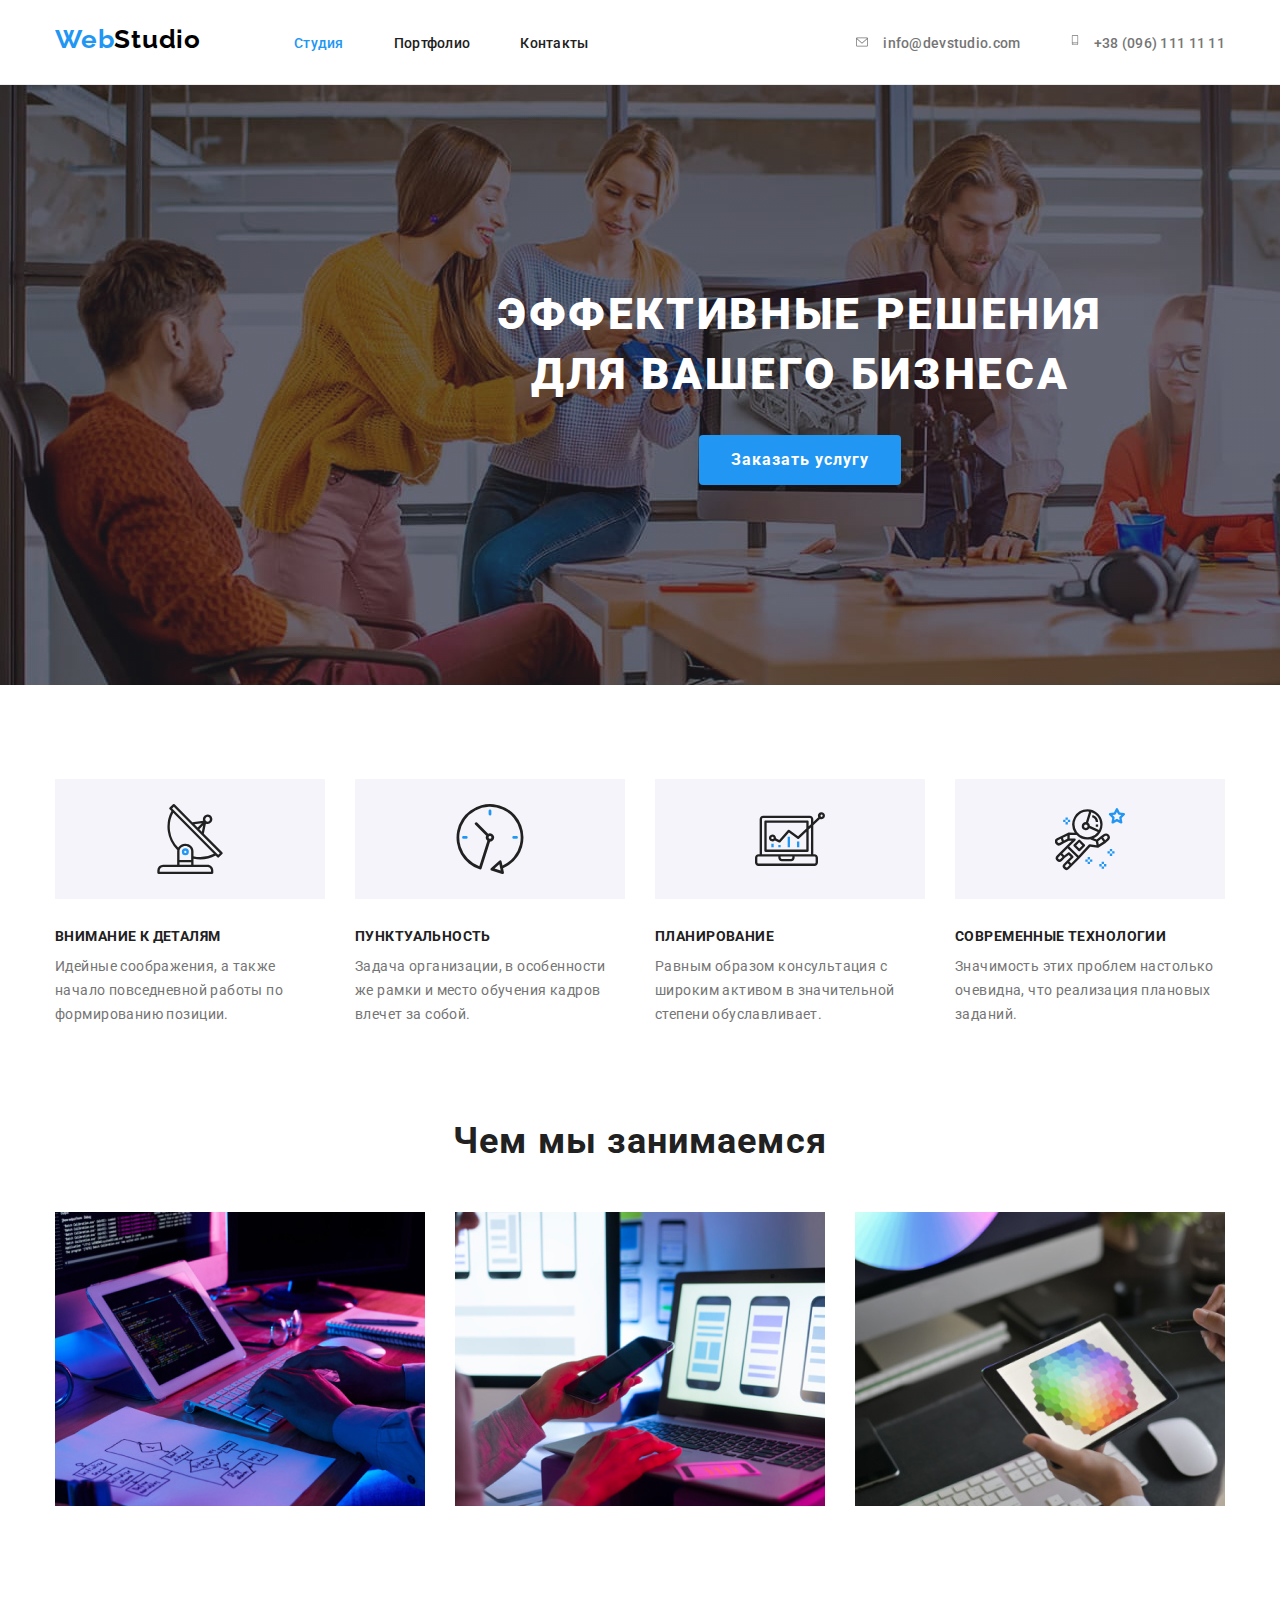
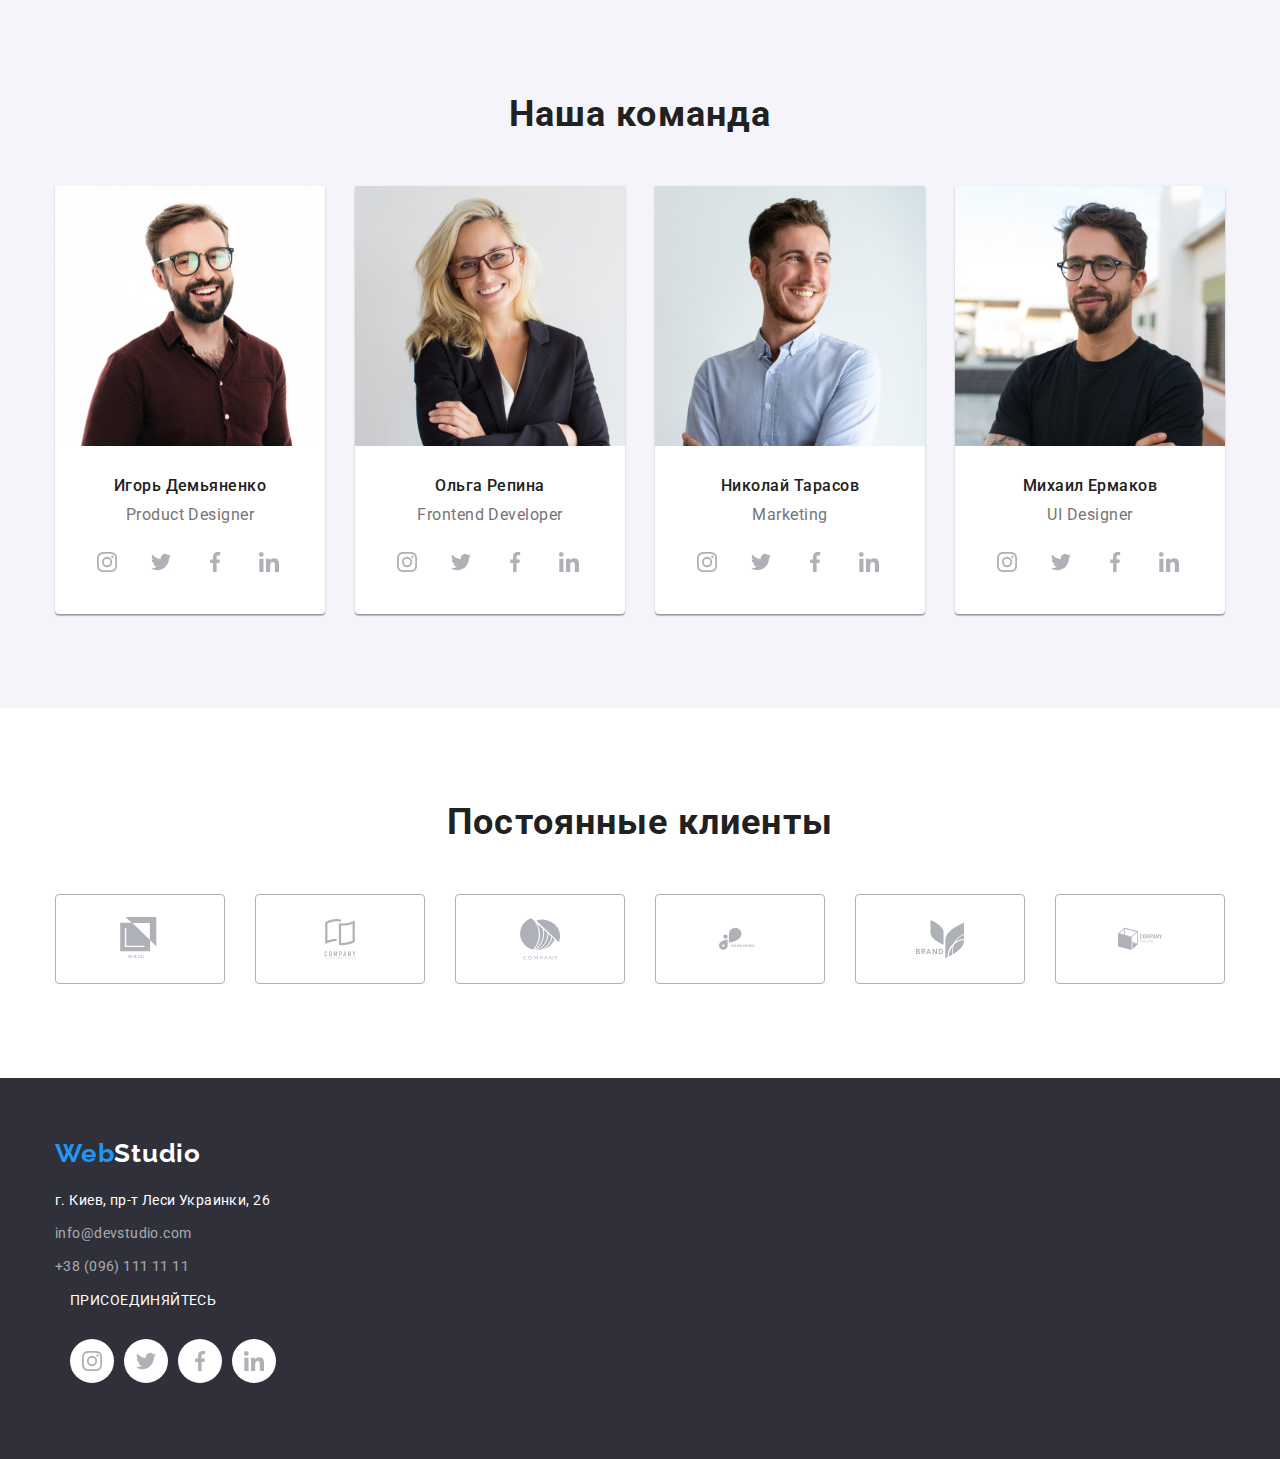
==== index.html @ 80afe326 "changes footer" ====
<!DOCTYPE html>
<html lang="ru">

<head>
        <meta charset="UTF-8">
        <meta name="viewport" content="width=device-width, initial-scale=1.0">
        <link rel="stylesheet" href="https://cdnjs.cloudflare.com/ajax/libs/modern-normalize/1.0.0/modern-normalize.min.css">
        <link rel="stylesheet" href="./CSS/styles.css">
        <link rel="preconnect" href="https://fonts.gstatic.com">
        <link href="https://fonts.googleapis.com/css2?family=Raleway:wght@700&family=Roboto:wght@400;500;700;900&display=swap"
            rel="stylesheet">

    <title>WebStudio (Version 2.0)-Figma</title>
</head>

<body>
    <header>
        <div class="header container">
            <nav class="header-nav">
                <a href="./index.html" class="logo link">
                    <span class="logo accent">Web</span><span class="logo black">Studio</span>
                </a>
            
                <ul class="site-nav list">
                    <li class="item"><a href="" class="studio current link">Студия</a></li>
                    <li class="item"><a href="./portfolio.html" class="link">Портфолио</a></li>
                    <li class="item"><a href="" class="link">Контакты</a></li>
                </ul>
            </nav>
            <ul class="contacts list">
                <li class="item"><a href="mailto:info@devstudio.com" class="link">
                    <svg class="icon" width="16" height="12">
                        <use href="./images/sprite.svg#icon-mail"></use>
                    </svg> info@devstudio.com</a></li>

                <li class="item"><a href="tel:+380961111111" class="link">
                    <svg class="icon" width="10" height="16">
                        <use href="./images/sprite.svg#icon-smartphone"></use>
                    </svg> +38 (096) 111 11 11</a></li>
            </ul>
        </div>
    </header>

    <main>
        <section class="hero background">
            <div class="container">
                <h1 class="hero-title">Эффективные решения <br> для вашего бизнеса</h1>
                <a href="" class="button primary link">Заказать услугу</a>
            </div>
            
        </section>

        <section class="feature container">
            <!-- Предполагаемый заголовок секции
                <h2>Наши преимущества</h2> -->
            <h2 class="visually-hidden">Наши преимущества</h2>
            <ul class="feature list">
                <li class="item">
                    <div class="feature-image">
                        <svg class="icon" width="70" height="70">
                        <use href="./images/sprite.svg#icon-antenna"></use>
                    </svg>
                    </div>
                    
                    <h3 class="feature-title">Внимание к деталям</h3>
                    <p class="feature-description">
                        Идейные соображения, а также начало повседневной работы по формированию позиции.
                    </p>
                </li>

                <li class="item">
                    <div class="feature-image">
                        <svg class="icon" width="70" height="70">
                            <use href="./images/sprite.svg#icon-clock"></use>
                        </svg>
                    </div>
                    <h3 class="feature-title">Пунктуальность</h3>
                    <p class="feature-description">
                        Задача организации, в особенности же рамки и место обучения кадров влечет за собой.
                    </p>
                </li>

                <li class="item">
                    <div class="feature-image">
                        <svg class="icon" width="70" height="70">
                            <use href="./images/sprite.svg#icon-diagram"></use>
                        </svg>
                    </div>
                    <h3 class="feature-title">Планирование</h3>
                    <p class="feature-description">
                        Равным образом консультация с широким активом в значительной степени обуславливает.
                    </p>
                </li>

                <li class="item">
                    <div class="feature-image">
                        <svg class="icon" width="70" height="70">
                            <use href="./images/sprite.svg#icon-astronaut"></use>
                        </svg>
                    </div>
                    <h3 class="feature-title">Современные технологии</h3>
                    <p class="feature-description">
                        Значимость этих проблем настолько очевидна, что реализация плановых заданий.
                    </p>
                </li>
            </ul>
        </section>

        <section class="work container">
            <h2 class="work-title">Чем мы занимаемся</h2>
            <ul class="work list">
                <li class="item"><img src="./images/web-development.jpg" alt="веб-разработка" width="370" height="294">
                </li>
                <li class="item"><img src="./images/adaptive-layout.jpg" alt="адаптивная верстка" width="370"
                        height="294"></li>
                <li class="item"><img src="./images/web-design.jpg" alt="веб-дизайн" width="370" height="294"></li>
            </ul>
        </section>

        <section class="team">
            <div class="container">
                <h2 class="team-title">Наша команда</h2>
                <ul class="team list">
                    <li class="item"><img src="./images/member-1.jpg" alt="Игорь Демьяненко" width="270" height="260">
                        <div class="team-description">
                            <h3 class="team-member">Игорь Демьяненко</h3>
                            <p class="team-position">Product Designer</p>
                            <ul class="social-links">
                                <li class="social-image"><a href="#" class="link">
                                        <svg class="icon" width="20" height="20">
                                            <use href="./images/sprite.svg#icon-instagram"></use>
                                        </svg>
                                </a></li>
                                <li class="social-image"><a href="#" class="link">
                                        <svg class="icon" width="20" height="20">
                                            <use href="./images/sprite.svg#icon-twitter"></use>
                                        </svg>
                                </a></li>
                                <li class="social-image"><a href="#" class="link">
                                        <svg class="icon" width="20" height="20">
                                            <use href="./images/sprite.svg#icon-facebook"></use>
                                        </svg>
                                </a></li>
                                <li class="social-image"><a href="#" class="link">
                                            <svg class="icon" width="20" height="20">
                                                <use href="./images/sprite.svg#icon-linkedin"></use>
                                            </svg>
                                    </a></li>
                            </ul>
                        </div>
                    </li>
                    <li class="item"><img src="./images/member-2.jpg" alt="Ольга Репина" width="270" height="260">
                        <div class="team-description">
                            <h3 class="team-member">Ольга Репина</h3>
                            <p class="team-position">Frontend Developer</p>
                            <ul class="social-links">
                                <li class="social-image"><a href="#" class="link">
                                        <svg class="icon" width="20" height="20">
                                            <use href="./images/sprite.svg#icon-instagram"></use>
                                        </svg>
                                    </a></li>
                                <li class="social-image"><a href="#" class="link">
                                        <svg class="icon" width="20" height="20">
                                            <use href="./images/sprite.svg#icon-twitter"></use>
                                        </svg>
                                    </a></li>
                                <li class="social-image"><a href="#" class="link">
                                        <svg class="icon" width="20" height="20">
                                            <use href="./images/sprite.svg#icon-facebook"></use>
                                        </svg>
                                    </a></li>
                                <li class="social-image"><a href="#" class="link">
                                        <svg class="icon" width="20" height="20">
                                            <use href="./images/sprite.svg#icon-linkedin"></use>
                                        </svg>
                                    </a></li>
                            </ul>
                        </div>
                    </li>
                    <li class="item"><img src="./images/member-3.jpg" alt="Николай Тарасов" width="270" height="260">
                        <div class="team-description">
                            <h3 class="team-member">Николай Тарасов</h3>
                            <p class="team-position">Marketing</p>
                            <ul class="social-links">
                                <li class="social-image"><a href="#" class="link">
                                        <svg class="icon" width="20" height="20">
                                            <use href="./images/sprite.svg#icon-instagram"></use>
                                        </svg>
                                    </a></li>
                                <li class="social-image"><a href="#" class="link">
                                        <svg class="icon" width="20" height="20">
                                            <use href="./images/sprite.svg#icon-twitter"></use>
                                        </svg>
                                    </a></li>
                                <li class="social-image"><a href="#" class="link">
                                        <svg class="icon" width="20" height="20">
                                            <use href="./images/sprite.svg#icon-facebook"></use>
                                        </svg>
                                    </a></li>
                                <li class="social-image"><a href="#" class="link">
                                        <svg class="icon" width="20" height="20">
                                            <use href="./images/sprite.svg#icon-linkedin"></use>
                                        </svg>
                                    </a></li>
                            </ul>
                        </div>
                    </li>
                    <li class="item"><img src="./images/member-4.jpg" alt="Михаил Ермаков" width="270" height="260">
                        <div class="team-description">
                            <h3 class="team-member">Михаил Ермаков</h3>
                            <p class="team-position">UI Designer</p>
                            <ul class="social-links">
                                <li class="social-image"><a href="#" class="link">
                                        <svg class="icon" width="20" height="20">
                                            <use href="./images/sprite.svg#icon-instagram"></use>
                                        </svg>
                                    </a></li>
                                <li class="social-image"><a href="#" class="link">
                                        <svg class="icon" width="20" height="20">
                                            <use href="./images/sprite.svg#icon-twitter"></use>
                                        </svg>
                                    </a></li>
                                <li class="social-image"><a href="#" class="link">
                                        <svg class="icon" width="20" height="20">
                                            <use href="./images/sprite.svg#icon-facebook"></use>
                                        </svg>
                                    </a></li>
                                <li class="social-image"><a href="#" class="link">
                                        <svg class="icon" width="20" height="20">
                                            <use href="./images/sprite.svg#icon-linkedin"></use>
                                        </svg>
                                    </a></li>
                            </ul>
                        </div>
                    </li>
                </ul>

            </div>
                
            </section>

        <section class="our-clients">
            <div class="container">
                <h2 class="clients-title">Постоянные клиенты</h2>
                <ul class="clients">
                    <li class="clients-image"><a href="#" class="link">
                            <svg class="icon" width="44" height="50">
                                <use href="./images/sprite.svg#icon-yaco"></use>
                            </svg>
                        </a></li>
                    <li class="clients-image"><a href="#" class="link">
                            <svg class="icon" width="40" height="52">
                                <use href="./images/sprite.svg#icon-taglinehere"></use>
                            </svg>
                        </a></li>
                    <li class="clients-image"><a href="#" class="link">
                            <svg class="icon" width="42" height="42">
                                <use href="./images/sprite.svg#icon-company"></use>
                            </svg>
                        </a></li>
                    <li class="clients-image"><a href="#" class="link">
                            <svg class="icon" width="80" height="42">
                                <use href="./images/sprite.svg#icon-fosterpeters"></use>
                            </svg>
                        </a></li>
                    <li class="clients-image"><a href="#" class="link">
                            <svg class="icon" width="60" height="48">
                                <use href="./images/sprite.svg#icon-brand"></use>
                            </svg>
                        </a></li>
                    <li class="clients-image"><a href="#" class="link">
                            <svg class="icon" width="44" height="50">
                                <use href="./images/sprite.svg#icon-tagline"></use>
                            </svg>
                        </a></li>
                </ul>
            </div>

        </section>

    </main>

    <footer class="footer">
        <div class="flex-footer">
            <a href="./index.html" class="logo link">
                <span class="logo accent">Web</span><span class="logo white">Studio</span>
            </a>

            <address>
                <span class="address link">г. Киев, пр-т Леси Украинки, 26</span>
                <a href="mailto:info@devstudio.com" class="contacts-footer mail link">info@devstudio.com</a>
                <a href="tel:+380961111111" class="contacts-footer phone link"> +38 (096) 111 11 11</a>
            </address>

            <div class="social container">
                <p class="join">
                    присоединяйтесь
                </p>
                <ul class="social-links">
                    <li class="social-image"><a href="#" class="link">
                            <svg class="icon" width="20" height="20">
                                <use href="./images/sprite.svg#icon-instagram"></use>
                            </svg>
                        </a></li>
                    <li class="social-image"><a href="#" class="link">
                            <svg class="icon" width="20" height="20">
                                <use href="./images/sprite.svg#icon-twitter"></use>
                            </svg>
                        </a></li>
                    <li class="social-image"><a href="#" class="link">
                            <svg class="icon" width="20" height="20">
                                <use href="./images/sprite.svg#icon-facebook"></use>
                            </svg>
                        </a></li>
                    <li class="social-image"><a href="#" class="link">
                            <svg class="icon" width="20" height="20">
                                <use href="./images/sprite.svg#icon-linkedin"></use>
                            </svg>
                        </a></li>
                
                
                </ul>

            </div>

            
        </div>
        
    </footer>
</body>

</html>
---- CSS/styles.css ----
/* цвет акцент {
   background: #2196F3
}
лого цвет акцент хедер {
    background: #000000;
}
лого цвет акцент футер {
    background: #FFFFFF;
}
основной цвет текста {
    background: #212121;
}
цвет контактов и подписей {
    background: #757575;
}
цвет контактов футер {
    background: rgba(255,255,255,0.6);
} */

:root {
  --primary-text-color: #212121;
  --primary-background: #ffffff;
  --accent-color: #2196f3;
  --logo-accent-header: #000000;
  --secondary-text-color: #757575;
  --contacts-color-footer: rgba(255, 255, 255, 0.6);
  --hero-background: #2f303a;
  --team-background: #f5f4fa;
  --card-background: #eeeeee;
  --border-color: #ececec;
  --icon-color: #afb1b8;
  --icon-footer: rgba(255, 255, 255, 0.1);
}

/* HEADER */
/* Logo */

.container {
  width: 1200px;
  padding-right: 15px;
  padding-left: 15px;
  margin-right: auto;
  margin-left: auto;
}

.visually-hidden {
  position: absolute;
  width: 1px;
  height: 1px;
  margin: -1px;
  border: 0;
  padding: 0;
  clip: rect(0 0 0 0);
  overflow: hidden;
}

img {
  display: block;
  max-width: 100%;
  height: auto;
}

.list {
  list-style: none;
  padding: 0;
  margin: 0;
}

.link {
  display: block;
}

header {
  border-bottom: 1px solid var(--border-color);
}

.header a {
  display: inline-block;
}

.header-nav a.logo {
  margin-right: 93px;
  padding-top: 24px;
  padding-bottom: 25px;
}

.logo {
  text-decoration: none;
}
.accent {
  color: var(--accent-color);
}
.black {
  color: var(--logo-accent-header);
}
.accent,
.black,
.white {
  font-family: Raleway, sans-serif;
  font-weight: 700;
  font-size: 26px;
  line-height: 1.19;
  letter-spacing: 0.03em;
}

body {
  font-family: Roboto, sans-serif;
  color: var(--primary-text-color);
}
.studio.current,
.portfolio.current {
  color: var(--accent-color);
}

.header.container {
  display: flex;
  padding-top: 0;
  padding-bottom: 0;
  justify-content: space-between;
}

.header.nav,
.contacts {
  background-color: var(--primary-background);
}
.header-nav {
  display: flex;
  padding-top: 0;
  padding-bottom: 0;
  align-items: baseline;
}

.site-nav.list {
  display: flex;
}

.site-nav .item:not(:last-child),
.contacts .item:not(:last-child) {
  margin-right: 50px;
}
.site-nav a {
  padding-top: 32px;
  padding-bottom: 32px;
  font-family: Roboto, sans-serif;
  color: var(--primary-text-color);
  font-weight: 500;
  font-size: 14px;
  line-height: 1.14;
  letter-spacing: 0.02em;
  text-decoration: none;
  list-style-type: none;
}

.site-nav a:hover,
.site-nav a:focus {
  color: var(--accent-color);
}

.site-nav > a {
  color: var(--accent-color);
}

.contacts.list {
  display: flex;
  margin-left: auto;
  align-items: baseline;
}

.contacts a {
  padding-top: 32px;
  padding-bottom: 32px;
  color: var(--secondary-text-color);
  background-color: var(--primary-background);
  font-weight: 500;
  font-size: 14px;
  line-height: 1.14;
  letter-spacing: 0.02em;
  text-decoration: none;
}

.contacts .icon {
  fill: currentColor;
  margin-right: 10px;
}

.contacts a:hover,
.contacts a:focus {
  color: var(--accent-color);
}

/* HERO */
.hero {
  padding-top: 200px;
  padding-bottom: 200px;
  background-color: var(--hero-background);
  text-align: center;
}

.hero.background {
  width: 1600px;
  height: 600px;
  margin: auto;
  background-image: linear-gradient(
      to right,
      rgba(47, 48, 58, 0.4),
      rgba(47, 48, 58, 0.4)
    ),
    url("../images/office.jpg");
  background-size: contain;
}

.hero-title {
  margin-top: 0;
  margin-bottom: 30px;
  color: var(--primary-background);
  font-weight: 900;
  font-size: 44px;
  line-height: 1.36;
  text-align: center;
  letter-spacing: 0.06em;
  text-transform: uppercase;
}

.hero .button.primary {
  display: inline-block;
  min-width: 200px;
  padding: 10px 32px;
  color: var(--primary-background);
  background-color: var(--accent-color);
  text-decoration: none;
  border-color: var(--accent-color);
  font-weight: 700;
  font-size: 16px;
  line-height: 1.87;
  letter-spacing: 0.06em;
  text-align: center;
  box-shadow: 0px 4px 4px rgba(0, 0, 0, 0.15);
  border-radius: 4px;
}
section {
  margin: 0 auto;
  padding-top: 94px;
  padding-bottom: 94px;
}
/* Преимущества */

.feature,
.work {
  background-color: var(--primary-background);
}
.feature .list {
  display: flex;
  padding: 0;
  margin: 0;
  justify-content: center;
}

.feature .item {
  margin-right: 30px;
  width: 270px;
}
.feature .item:last-child {
  margin-right: 0px;
}

.feature-image {
  display: block;
  margin: 0;
  margin-bottom: 30px;
  background-color: var(--team-background);
  width: 270px;
  height: 120px;
  padding: 25px 100px;
}
.feature-title {
  margin: 0;
  margin-bottom: 10px;
  padding: 0;
  font-weight: 700;
  font-size: 14px;
  line-height: 1.14;
  letter-spacing: 0.03em;
  text-transform: uppercase;
  list-style-type: none;
}
.feature-description {
  margin: 0;
  padding: 0;
  color: var(--secondary-text-color);
  font-weight: 400;
  font-size: 14px;
  line-height: 1.71;
  letter-spacing: 0.03em;
}

.work.container {
  padding-top: 0;
}

.work-title,
.team-title,
.clients-title {
  margin-top: 0;
  margin-right: 0;
  margin-bottom: 50px;
  margin-left: 0;
}

.work-title,
.team-title,
.clients-title {
  font-weight: 700;
  font-size: 36px;
  line-height: 1.16;
  text-align: center;
  letter-spacing: 0.03em;
}

.work .list {
  display: flex;
  margin: 0;
  padding: 0;
  flex-wrap: wrap;
}

.work .item {
  width: 370px;
  justify-content: center;
}

.work .item:not(:last-child) {
  margin-right: 30px;
}

.team {
  background-color: var(--team-background);
}

.team.list {
  display: flex;
  margin: 0;
  padding: 0;
  justify-content: center;
}

.team .item {
  width: 270px;
  justify-content: center;
  background: var(--primary-background);
  box-shadow: 0px 1px 3px rgba(0, 0, 0, 0.12), 0px 1px 1px rgba(0, 0, 0, 0.14),
    0px 2px 1px rgba(0, 0, 0, 0.2);
  border-radius: 0px 0px 4px 4px;
}

.team .item:not(:last-child) {
  margin-right: 30px;
}

.team-description {
  margin: 0;
  padding: 30px 30px;
}

.team-member {
  margin: 0;
  margin-bottom: 10px;
  font-weight: 500;
  font-size: 16px;
  line-height: 1.19;
  letter-spacing: 0.03em;
  text-align: center;
}
.team-position {
  margin: 0;
  margin-bottom: 16px;
  color: var(--secondary-text-color);
  font-weight: 400;
  font-size: 16px;
  line-height: 1.19;
  letter-spacing: 0.03em;
  text-align: center;
}

.social-links {
  display: inline-flex;
  padding: 0;
  margin-right: auto;
  margin-left: auto;
  list-style: none;
}

.social-image {
  margin: 0;
  padding: 0;
}

.social-image .link {
  display: block;
  width: 44px;
  height: 44px;
  margin: 0;
  margin-right: 10px;
  padding: 12px;
  color: var(--icon-color);
  border-radius: 50%;
  background-color: var(--primary-background);
  align-items: center;
  justify-content: center;
}

.social-image .icon {
  fill: currentColor;
}

.social-image .link:hover {
  background-color: var(--accent-color);
  color: var(--primary-background);
}

/* ПОСТОЯННЫЕ КЛИЕНТЫ */

.clients {
  display: flex;
  list-style: none;
  margin: 0;
  padding: 0;
}

.clients-image {
  margin: 0;
  padding: 0;
}

.clients-image .link {
  display: flex;
  width: 170px;
  height: 90px;
  margin: 0;
  margin-right: 30px;
  padding: 0;
  color: var(--icon-color);
  border: 1px solid var(--icon-color);
  border-radius: 4px;
  background-color: var(--primary-background);
  align-items: center;
  justify-content: center;
}

.clients-image .icon {
  fill: currentColor;
}

.clients-image .link:hover {
  background-color: var(--primary-background);
  color: var(--accent-color);
  border: 1px solid var(--accent-color);
}

/* FOOTER */

.footer {
  background-color: var(--hero-background);
}

.flex-footer {
  /* добавила свойства .container */
  width: 1200px;
  padding-right: 15px;
  padding-left: 15px;
  margin-right: auto;
  margin-left: auto;
  display: flex;
  flex-direction: column;
  padding-top: 60px;
  padding-bottom: 60px;
}

.flex-footer .logo {
  margin-bottom: 20px;
}

.white {
  color: var(--primary-background);
}
.address {
  color: var(--primary-background);
  margin-bottom: 9px;
}

.mail.link {
  margin-bottom: 9px;
}

.phone.link {
  margin-bottom: 0;
}
.contacts-footer {
  color: var(--contacts-color-footer);
}
.address,
.contacts-footer {
  font-weight: 400;
  font-size: 14px;
  line-height: 1.71;
  letter-spacing: 0.03em;
  text-decoration: none;
  font-style: normal;
}

.social.container {
  /* display: flex; */
}

.join {
  color: var(--primary-background);
  font-size: 14px;
  line-height: 1.14;
  letter-spacing: 0.03em;
  text-transform: uppercase;
}

.footer.link {
  display: block;
  width: 44px;
  height: 44px;
  margin: 0;
  margin-right: 10px;
  padding: 12px;
  color: var(--primary-background);
  background-color: var(--icon-footer);
  border-radius: 50%;

  align-items: center;
  justify-content: center;
}

.footer .icon {
  fill: currentColor;
}

.footer.link:hover {
  background-color: var(--accent-color);
  color: var(--primary-background);
}

/* ПОРТФОЛИО */

.main {
  background-color: var(--primary-background);
  font-family: Roboto, sans-serif;
  color: var(--primary-text-color);
}

.main-nav.list {
  margin: 0;
  margin-bottom: 50px;
  display: flex;
  justify-content: center;
}

.main-nav .item:not(:last-child) {
  margin-right: 8px;
}

.main-nav .button,
.projects a {
  font-family: Roboto, sans-serif;
  color: var(--primary-text-color);
  text-decoration: none;
}

.main-nav .primary:hover,
.main-nav .primary:focus,
.main-nav .secondary:hover,
.main-nav .secondary:focus {
  color: var(--primary-background);
  background-color: var(--accent-color);
  border-color: var(--accent-color);
  box-shadow: 0px 3px 1px rgba(0, 0, 0, 0.1), 0px 1px 2px rgba(0, 0, 0, 0.08),
    0px 2px 2px rgba(0, 0, 0, 0.12);
  font-weight: 500;
  font-size: 16px;
  line-height: 1.63;
  letter-spacing: 0.03em;
}

.main-nav .primary,
.main-nav .secondary {
  display: inline-block;
  border-radius: 4px;
  border: transparent;
  padding: 6px 22px;
  border-color: transparent;
  font-weight: 500;
  font-size: 16px;
  line-height: 1.63;
  letter-spacing: 0.03em;
  text-align: center;
}

.projects.list {
  display: flex;
  flex-wrap: wrap;
}

.projects .item {
  display: block;
  margin-right: 30px;
  margin-bottom: 30px;
  width: 370px;
  background: var(--primary-background);
  border: 1px solid var(--card-background);
}

.projects .item:nth-child(3n) {
  margin-right: 0;
}

.projects .item:nth-last-child(-n + 3) {
  margin-bottom: 0;
}

.projects-name {
  padding: 20px 24px;
}

.projects-title {
  margin: 0;
  margin-bottom: 4px;
  font-weight: 700;
  font-size: 18px;
  line-height: 2;
  letter-spacing: 0.06em;
}

.projects-description {
  margin: 0;
  color: var(--secondary-text-color);
  font-weight: 400;
  font-size: 16px;
  line-height: 1.87;
  letter-spacing: 0.03em;
}
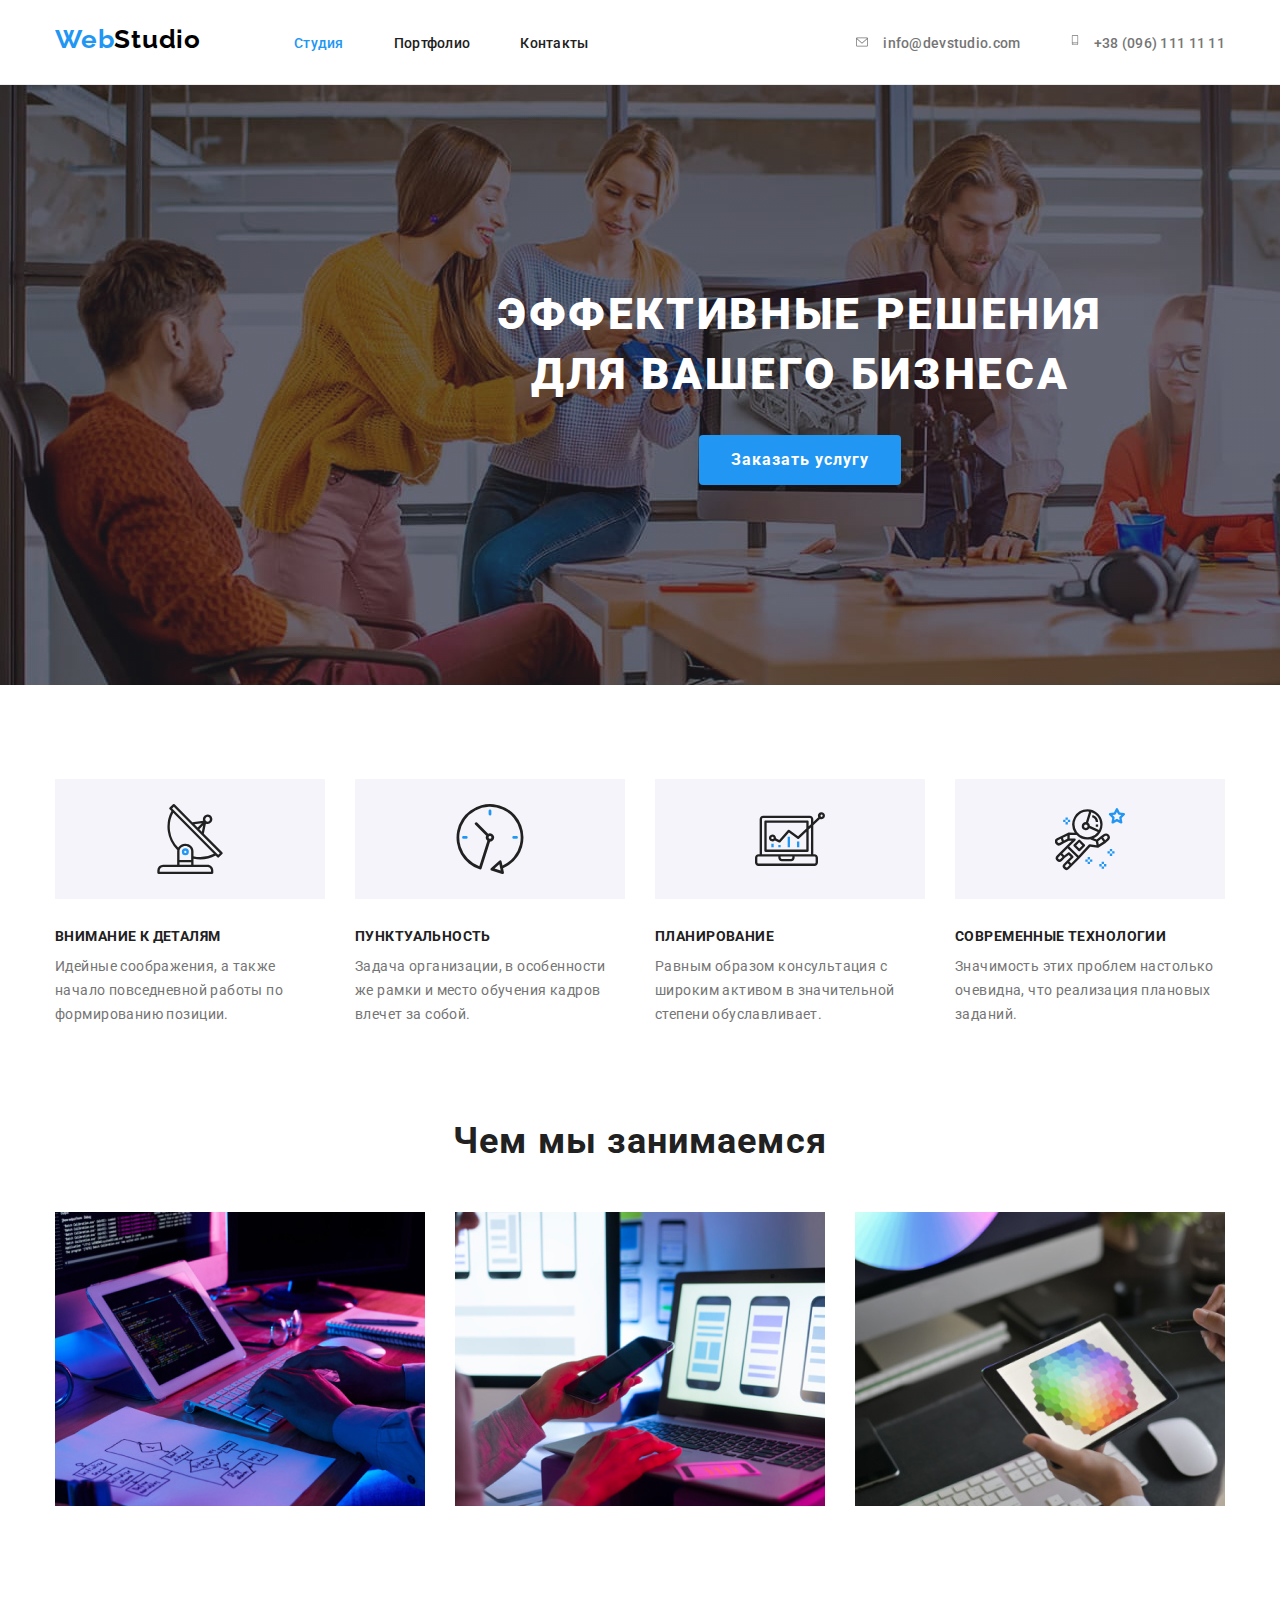
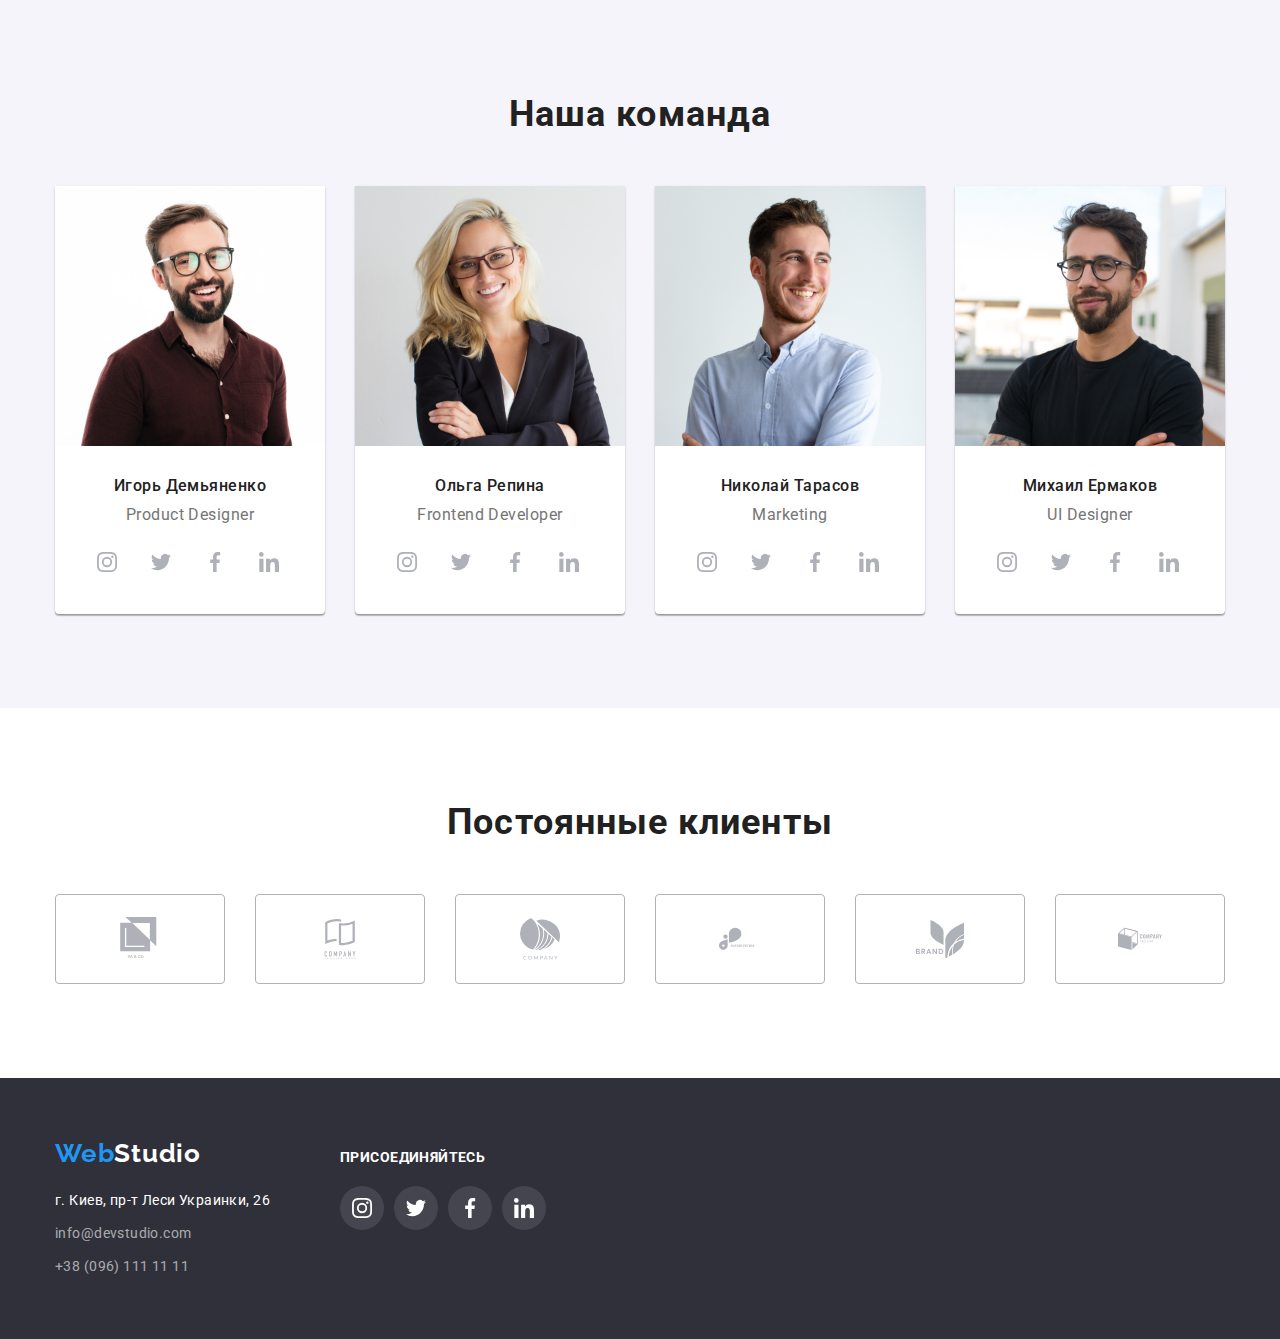
==== commit 7db266f0: "ends homework4" ====
--- a/index.html
+++ b/index.html
@@ -125,23 +125,23 @@
                         <div class="team-description">
                             <h3 class="team-member">Игорь Демьяненко</h3>
                             <p class="team-position">Product Designer</p>
-                            <ul class="social-links">
-                                <li class="social-image"><a href="#" class="link">
+                            <ul class="teamsocial-links">
+                                <li class="teamsocial-image"><a href="#" class="link">
                                         <svg class="icon" width="20" height="20">
                                             <use href="./images/sprite.svg#icon-instagram"></use>
                                         </svg>
                                 </a></li>
-                                <li class="social-image"><a href="#" class="link">
+                                <li class="teamsocial-image"><a href="#" class="link">
                                         <svg class="icon" width="20" height="20">
                                             <use href="./images/sprite.svg#icon-twitter"></use>
                                         </svg>
                                 </a></li>
-                                <li class="social-image"><a href="#" class="link">
+                                <li class="teamsocial-image"><a href="#" class="link">
                                         <svg class="icon" width="20" height="20">
                                             <use href="./images/sprite.svg#icon-facebook"></use>
                                         </svg>
                                 </a></li>
-                                <li class="social-image"><a href="#" class="link">
+                                <li class="teamsocial-image"><a href="#" class="link">
                                             <svg class="icon" width="20" height="20">
                                                 <use href="./images/sprite.svg#icon-linkedin"></use>
                                             </svg>
@@ -153,23 +153,23 @@
                         <div class="team-description">
                             <h3 class="team-member">Ольга Репина</h3>
                             <p class="team-position">Frontend Developer</p>
-                            <ul class="social-links">
-                                <li class="social-image"><a href="#" class="link">
+                            <ul class="teamsocial-links">
+                                <li class="teamsocial-image"><a href="#" class="link">
                                         <svg class="icon" width="20" height="20">
                                             <use href="./images/sprite.svg#icon-instagram"></use>
                                         </svg>
                                     </a></li>
-                                <li class="social-image"><a href="#" class="link">
+                                <li class="teamsocial-image"><a href="#" class="link">
                                         <svg class="icon" width="20" height="20">
                                             <use href="./images/sprite.svg#icon-twitter"></use>
                                         </svg>
                                     </a></li>
-                                <li class="social-image"><a href="#" class="link">
+                                <li class="teamsocial-image"><a href="#" class="link">
                                         <svg class="icon" width="20" height="20">
                                             <use href="./images/sprite.svg#icon-facebook"></use>
                                         </svg>
                                     </a></li>
-                                <li class="social-image"><a href="#" class="link">
+                                <li class="teamsocial-image"><a href="#" class="link">
                                         <svg class="icon" width="20" height="20">
                                             <use href="./images/sprite.svg#icon-linkedin"></use>
                                         </svg>
@@ -181,23 +181,23 @@
                         <div class="team-description">
                             <h3 class="team-member">Николай Тарасов</h3>
                             <p class="team-position">Marketing</p>
-                            <ul class="social-links">
-                                <li class="social-image"><a href="#" class="link">
+                            <ul class="teamsocial-links">
+                                <li class="teamsocial-image"><a href="#" class="link">
                                         <svg class="icon" width="20" height="20">
                                             <use href="./images/sprite.svg#icon-instagram"></use>
                                         </svg>
                                     </a></li>
-                                <li class="social-image"><a href="#" class="link">
+                                <li class="teamsocial-image"><a href="#" class="link">
                                         <svg class="icon" width="20" height="20">
                                             <use href="./images/sprite.svg#icon-twitter"></use>
                                         </svg>
                                     </a></li>
-                                <li class="social-image"><a href="#" class="link">
+                                <li class="teamsocial-image"><a href="#" class="link">
                                         <svg class="icon" width="20" height="20">
                                             <use href="./images/sprite.svg#icon-facebook"></use>
                                         </svg>
                                     </a></li>
-                                <li class="social-image"><a href="#" class="link">
+                                <li class="teamsocial-image"><a href="#" class="link">
                                         <svg class="icon" width="20" height="20">
                                             <use href="./images/sprite.svg#icon-linkedin"></use>
                                         </svg>
@@ -209,23 +209,23 @@
                         <div class="team-description">
                             <h3 class="team-member">Михаил Ермаков</h3>
                             <p class="team-position">UI Designer</p>
-                            <ul class="social-links">
-                                <li class="social-image"><a href="#" class="link">
+                            <ul class="teamsocial-links">
+                                <li class="teamsocial-image"><a href="#" class="link">
                                         <svg class="icon" width="20" height="20">
                                             <use href="./images/sprite.svg#icon-instagram"></use>
                                         </svg>
                                     </a></li>
-                                <li class="social-image"><a href="#" class="link">
+                                <li class="teamsocial-image"><a href="#" class="link">
                                         <svg class="icon" width="20" height="20">
                                             <use href="./images/sprite.svg#icon-twitter"></use>
                                         </svg>
                                     </a></li>
-                                <li class="social-image"><a href="#" class="link">
+                                <li class="teamsocial-image"><a href="#" class="link">
                                         <svg class="icon" width="20" height="20">
                                             <use href="./images/sprite.svg#icon-facebook"></use>
                                         </svg>
                                     </a></li>
-                                <li class="social-image"><a href="#" class="link">
+                                <li class="teamsocial-image"><a href="#" class="link">
                                         <svg class="icon" width="20" height="20">
                                             <use href="./images/sprite.svg#icon-linkedin"></use>
                                         </svg>
@@ -282,50 +282,46 @@
 
     <footer class="footer">
         <div class="flex-footer">
-            <a href="./index.html" class="logo link">
-                <span class="logo accent">Web</span><span class="logo white">Studio</span>
-            </a>
-
-            <address>
-                <span class="address link">г. Киев, пр-т Леси Украинки, 26</span>
-                <a href="mailto:info@devstudio.com" class="contacts-footer mail link">info@devstudio.com</a>
-                <a href="tel:+380961111111" class="contacts-footer phone link"> +38 (096) 111 11 11</a>
-            </address>
-
-            <div class="social container">
+            <div class="address-info">
+                <a href="./index.html" class="logo link">
+                    <span class="logo accent">Web</span><span class="logo white">Studio</span>
+                </a>
+                
+                <address>
+                    <span class="address link">г. Киев, пр-т Леси Украинки, 26</span>
+                    <a href="mailto:info@devstudio.com" class="contacts-footer mail link">info@devstudio.com</a>
+                    <a href="tel:+380961111111" class="contacts-footer phone link"> +38 (096) 111 11 11</a>
+                </address>
+            </div>
+
+            <div class="join-us">
                 <p class="join">
                     присоединяйтесь
                 </p>
-                <ul class="social-links">
-                    <li class="social-image"><a href="#" class="link">
+                <ul class="joinsocial-links">
+                    <li class="joinsocial-image"><a href="#" class="link">
                             <svg class="icon" width="20" height="20">
                                 <use href="./images/sprite.svg#icon-instagram"></use>
                             </svg>
                         </a></li>
-                    <li class="social-image"><a href="#" class="link">
+                    <li class="joinsocial-image"><a href="#" class="link">
                             <svg class="icon" width="20" height="20">
                                 <use href="./images/sprite.svg#icon-twitter"></use>
                             </svg>
                         </a></li>
-                    <li class="social-image"><a href="#" class="link">
+                    <li class="joinsocial-image"><a href="#" class="link">
                             <svg class="icon" width="20" height="20">
                                 <use href="./images/sprite.svg#icon-facebook"></use>
                             </svg>
                         </a></li>
-                    <li class="social-image"><a href="#" class="link">
+                    <li class="joinsocial-image"><a href="#" class="link">
                             <svg class="icon" width="20" height="20">
                                 <use href="./images/sprite.svg#icon-linkedin"></use>
                             </svg>
                         </a></li>
-                
-                
                 </ul>
-
-            </div>
-
-            
+            </div>
         </div>
-        
     </footer>
 </body>
 
--- a/CSS/styles.css
+++ b/CSS/styles.css
@@ -381,7 +381,7 @@
   text-align: center;
 }
 
-.social-links {
+.teamsocial-links {
   display: inline-flex;
   padding: 0;
   margin-right: auto;
@@ -389,12 +389,12 @@
   list-style: none;
 }
 
-.social-image {
-  margin: 0;
-  padding: 0;
-}
-
-.social-image .link {
+.teamsocial-image {
+  margin: 0;
+  padding: 0;
+}
+
+.teamsocial-image .link {
   display: block;
   width: 44px;
   height: 44px;
@@ -402,17 +402,17 @@
   margin-right: 10px;
   padding: 12px;
   color: var(--icon-color);
+  background-color: var(--primary-background);
   border-radius: 50%;
-  background-color: var(--primary-background);
   align-items: center;
   justify-content: center;
 }
 
-.social-image .icon {
+.teamsocial-image .icon {
   fill: currentColor;
 }
 
-.social-image .link:hover {
+.teamsocial-image .link:hover {
   background-color: var(--accent-color);
   color: var(--primary-background);
 }
@@ -470,9 +470,13 @@
   margin-right: auto;
   margin-left: auto;
   display: flex;
-  flex-direction: column;
   padding-top: 60px;
   padding-bottom: 60px;
+  align-items: baseline;
+}
+
+.address-info {
+  margin-right: 70px;
 }
 
 .flex-footer .logo {
@@ -507,19 +511,31 @@
   font-style: normal;
 }
 
-.social.container {
-  /* display: flex; */
-}
-
 .join {
-  color: var(--primary-background);
+  margin: 0;
+  margin-bottom: 20px;
+  padding: 0;
+  color: var(--primary-background);
+  font-weight: 700;
   font-size: 14px;
   line-height: 1.14;
   letter-spacing: 0.03em;
   text-transform: uppercase;
 }
 
-.footer.link {
+.joinsocial-links {
+  display: inline-flex;
+  margin: 0;
+  padding: 0;
+  list-style: none;
+}
+
+.joinsocial-image {
+  margin: 0;
+  padding: 0;
+}
+
+.joinsocial-image .link {
   display: block;
   width: 44px;
   height: 44px;
@@ -529,16 +545,15 @@
   color: var(--primary-background);
   background-color: var(--icon-footer);
   border-radius: 50%;
-
   align-items: center;
   justify-content: center;
 }
 
-.footer .icon {
+.joinsocial-image .icon {
   fill: currentColor;
 }
 
-.footer.link:hover {
+.joinsocial-image .link:hover {
   background-color: var(--accent-color);
   color: var(--primary-background);
 }
